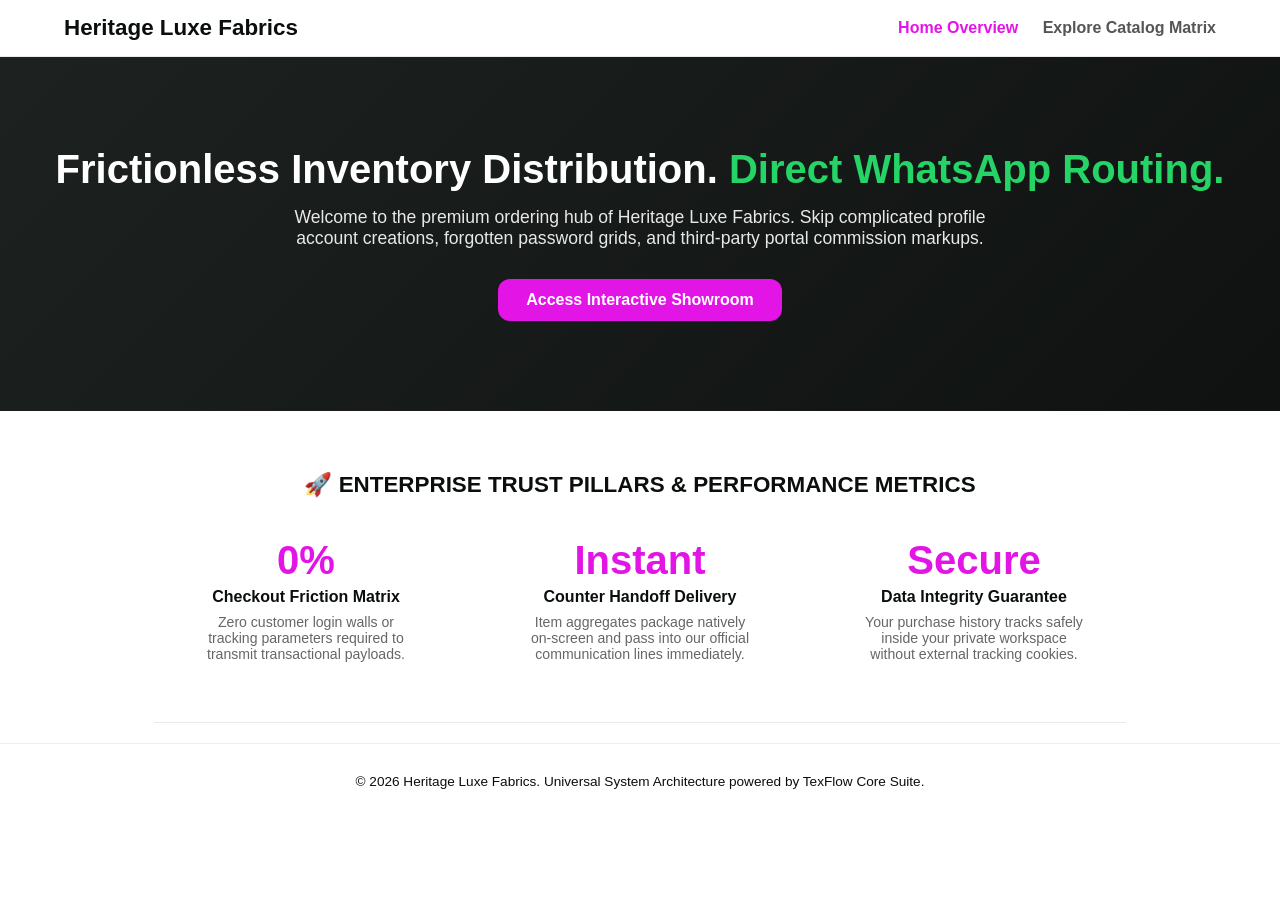
==== index.html @ 7f9a652c "Test: Initializing decoupled live repository data stream" ====
<!DOCTYPE html>
<html lang="en">
<head>
    <meta charset="UTF-8">
    <meta name="viewport" content="width=device-width, initial-scale=1.0">
    <title>Heritage Luxe Fabrics | Enterprise Digital Showroom</title>
    <link rel="stylesheet" href="style.css">
</head>
<body>
    <header>
        <div class="logo">Heritage Luxe Fabrics</div>
        <nav>
            <a href="index.html" class="active">Home Overview</a>
            <a href="catalog.html">Explore Catalog Matrix</a>
        </nav>
    </header>

    <section class="hero">
        <h1>Frictionless Inventory Distribution. <span class="whatsapp-color">Direct WhatsApp Routing.</span></h1>
        <p>Welcome to the premium ordering hub of Heritage Luxe Fabrics. Skip complicated profile account creations, forgotten password grids, and third-party portal commission markups.</p>
        <a href="catalog.html" class="cta-btn">Access Interactive Showroom</a>
    </section>

    <section class="menu-container" style="padding-top:60px;padding-bottom:20px;text-align:center;">
        <h2 class="category-title" style="border:none; text-align:center; padding:0; margin-bottom:40px;">🚀 Enterprise Trust Pillars & Performance Metrics</h2>
        <div style="display:grid; grid-template-columns:repeat(auto-fit, minmax(250px, 1fr)); gap:30px; border-bottom:1px solid #EAEAEA; padding-bottom:60px;">
            <div><h3 style="color:var(--primary-color);font-size:2.5rem;font-weight:900;margin-bottom:5px;">0%</h3><p style="font-weight:700; margin-bottom:8px;">Checkout Friction Matrix</p><p style="font-size:0.88rem;color:#666;max-width:220px;margin:0 auto;">Zero customer login walls or tracking parameters required to transmit transactional payloads.</p></div>
            <div><h3 style="color:var(--primary-color);font-size:2.5rem;font-weight:900;margin-bottom:5px;">Instant</h3><p style="font-weight:700; margin-bottom:8px;">Counter Handoff Delivery</p><p style="font-size:0.88rem;color:#666;max-width:220px;margin:0 auto;">Item aggregates package natively on-screen and pass into our official communication lines immediately.</p></div>
            <div><h3 style="color:var(--primary-color);font-size:2.5rem;font-weight:900;margin-bottom:5px;">Secure</h3><p style="font-weight:700; margin-bottom:8px;">Data Integrity Guarantee</p><p style="font-size:0.88rem;color:#666;max-width:220px;margin:0 auto;">Your purchase history tracks safely inside your private workspace without external tracking cookies.</p></div>
        </div>
    </section>

    <footer><p>&copy; 2026 Heritage Luxe Fabrics. Universal System Architecture powered by TexFlow Core Suite.</p></footer>
    <script src="script.js"></script>
</body>
</html>
---- style.css ----
:root {
  --primary-color: #E214E6;
  --accent-color: #25D366;
  --dark-color: #0A0F0D;
  --light-color: #F4F7F5;
  --white: #FFFFFF;
  --border-radius: 12px;
  --transition: all 0.4s cubic-bezier(0.16, 1, 0.3, 1);
}
* { margin: 0; padding: 0; box-sizing: border-box; }
body { font-family: sans-serif; color: var(--dark-color); background: var(--white); overflow-x: hidden; }
header {
  display: flex; justify-content: space-between; align-items: center; padding: 15px 5%; background: var(--white); border-bottom: 1px solid #EAEAEA; position: sticky; top: 0; z-index: 1000;
}
.logo { font-size: 1.4rem; font-weight: 800; color: var(--dark-color); }
header nav a { text-decoration: none; color: #555; font-weight: 600; margin-left: 20px; }
header nav a.active, header nav a:hover { color: var(--primary-color); }
.search-wrapper input { width: 250px; padding: 10px 15px; border-radius: 20px; border: 1px solid #DCDCDC; outline: none; transition: var(--transition); }
.search-wrapper input:focus { border-color: var(--primary-color); width: 300px; }
.hero { background: linear-gradient(135deg, rgba(10,15,13,0.92) 0%, rgba(5,8,7,0.96) 100%); color: var(--white); text-align: center; padding: 90px 24px; }
.hero h1 { font-size: 2.5rem; margin-bottom: 15px; }
.hero .whatsapp-color { color: var(--accent-color); }
.hero p { font-size: 1.1rem; max-width: 700px; margin: 0 auto 30px; opacity: 0.9; }
.cta-btn {
  display: inline-block; background-color: var(--primary-color); color: var(--white); padding: 12px 28px; text-decoration: none; border-radius: var(--border-radius); font-weight: 700; transition: var(--transition); border: none; cursor: pointer;
}
.cta-btn:hover { transform: translateY(-1px); opacity: 0.95; }
.tab-container { display: flex; justify-content: center; gap: 10px; padding: 20px; overflow-x: auto; }
.tab-btn { background: var(--light-color); border: none; padding: 8px 18px; border-radius: 20px; font-weight: 600; cursor: pointer; transition: var(--transition); }
.tab-btn.active, .tab-btn:hover { background: var(--primary-color); color: var(--white); }
.menu-container { max-width: 1100px; margin: 0 auto; padding: 20px 5% 60px; }
.menu-category { margin-bottom: 40px; }
.category-title { font-size: 1.4rem; margin-bottom: 20px; border-left: 4px solid var(--primary-color); padding-left: 10px; text-transform: uppercase; font-weight: 700; }
.menu-grid { display: grid; grid-template-columns: repeat(auto-fill, minmax(280px, 1fr)); gap: 20px; }
.food-card { background: var(--white); border-radius: var(--border-radius); border: 1px solid #EAEAEA; overflow: hidden; transition: var(--transition); }
.food-card:hover { transform: translateY(-2px); box-shadow: 0 8px 20px rgba(0,0,0,0.05); }
.image-wrapper { width: 100%; height: 180px; }
.food-info { padding: 15px; }
.food-info h3 { font-size: 1.1rem; margin-bottom: 5px; }
.description { font-size: 0.85rem; color: #666; margin-bottom: 15px; }
.quantity-control-wrapper { display: inline-flex; align-items: center; background: #EBF2F0; border: 1px solid #D1E0DB; border-radius: 20px; padding: 3px 6px; margin-bottom: 12px; gap: 4px; }
.step-btn { background: var(--primary-color); color: var(--white); border: none; font-size: 0.9rem; width: 22px; height: 22px; border-radius: 50%; display: flex; align-items: center; justify-content: center; cursor: pointer; }
.quantity-input { width: 35px; text-align: center; border: none; background: none; font-size: 0.85rem; font-weight: 700; outline: none; }
.unit-label { font-size: 0.75rem; color: #555; }
.price-row { display: flex; justify-content: space-between; align-items: center; border-top: 1px solid #F0F4F2; padding-top: 10px; }
.price { font-size: 1.15rem; font-weight: 800; }
.add-to-cart-btn { background: var(--primary-color); color: var(--white); border: none; padding: 8px 14px; border-radius: 6px; font-weight: 600; font-size: 0.8rem; cursor: pointer; }
.floating-cart-icon { position: fixed; bottom: 20px; right: 20px; background: var(--primary-color); color: var(--white); border: none; width: 52px; height: 52px; border-radius: 50%; font-size: 1.2rem; cursor: pointer; display: flex; justify-content: center; align-items: center; z-index: 1500; }
#cart-count { position: absolute; top: -2px; right: -2px; background: var(--accent-color); font-size: 0.7rem; font-weight: 700; padding: 2px 6px; border-radius: 10px; }
.cart-drawer { position: fixed; top: 0; right: -360px; width: 340px; height: 100vh; background: var(--white); box-shadow: -4px 0 20px rgba(0,0,0,0.08); z-index: 2000; display: flex; flex-direction: column; transition: right 0.4s ease; }
.cart-drawer.open { right: 0; }
.cart-header { padding: 15px; border-bottom: 1px solid #EEE; display: flex; justify-content: space-between; align-items: center; }
.close-cart-btn { font-size: 1.4rem; cursor: pointer; color: #999; }
.cart-items-list { flex: 1; overflow-y: auto; padding: 15px; }
.empty-cart-msg { text-align: center; color: #999; margin-top: 40px; font-size: 0.85rem; }
.cart-item-row { display: flex; justify-content: space-between; align-items: center; padding: 10px 0; border-bottom: 1px solid #F5F5F5; font-size: 0.88rem; }
.remove-btn { background: none; border: none; color: #CC0000; font-weight: 700; cursor: pointer; }
.cart-footer { padding: 15px; background: var(--light-color); border-top: 1px solid #EAEAEA; }
.total-row { display: flex; justify-content: space-between; font-weight: 700; margin-bottom: 12px; }
.checkout-btn { width: 100%; background: var(--accent-color); color: var(--white); border: none; padding: 10px; border-radius: 8px; font-weight: 700; cursor: pointer; }
.checkout-btn:disabled { background: #CCC; cursor: not-allowed; }
.search-fallback-card { background: var(--light-color); border: 1px dashed #CCC; border-radius: 8px; padding: 40px 20px; text-align: center; max-width: 450px; margin: 20px auto; }
footer { text-align: center; padding: 30px; border-top: 1px solid #EEE; font-size: 0.85rem; background: #FFF; }
.scroll-reveal { opacity: 0; transform: translateY(25px); transition: opacity 0.6s ease, transform 0.6s ease; }
.scroll-reveal.visible { opacity: 1; transform: translateY(0); }
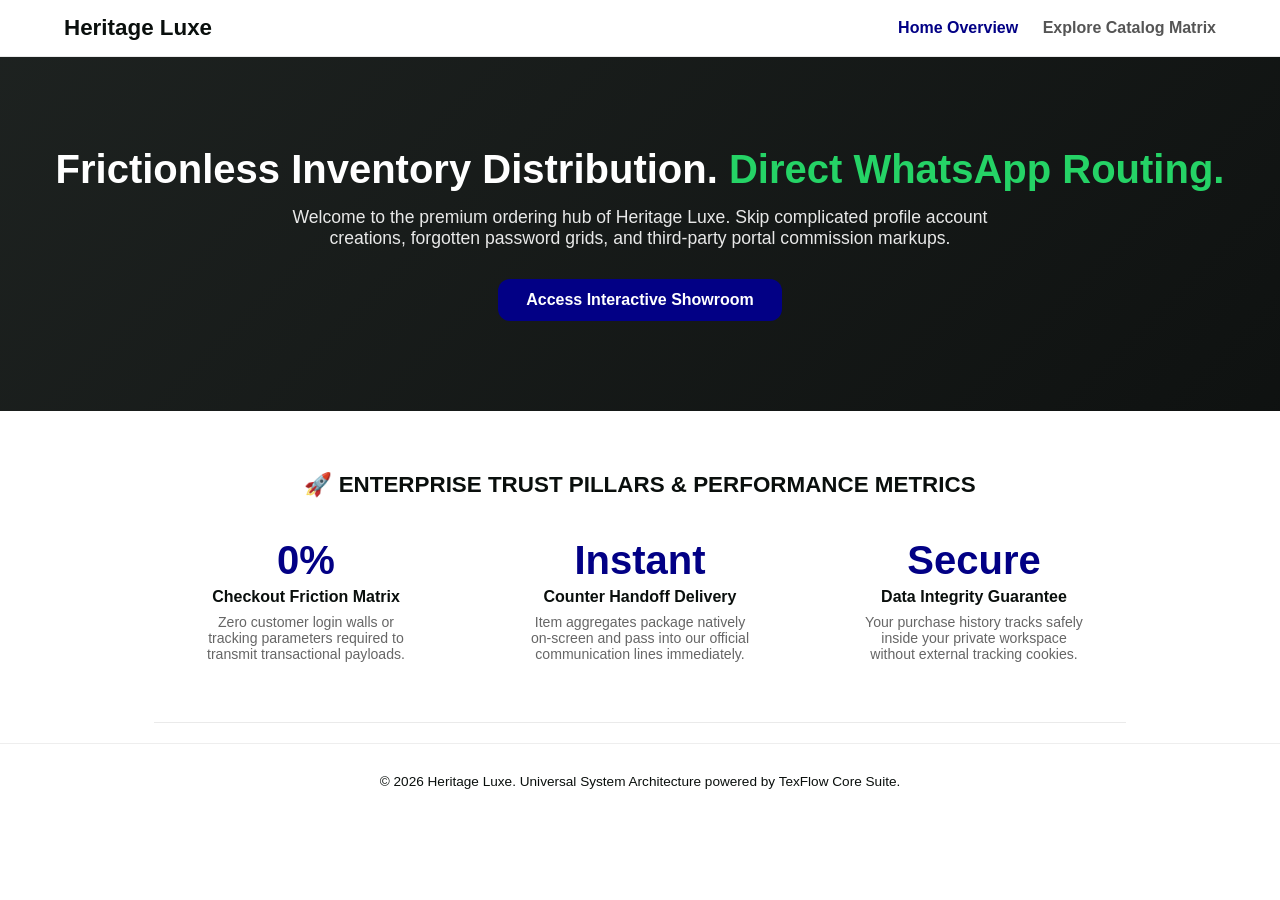
==== commit a9cf1494: "Test: Deploy Heritage Luxe Fabrics 6-product decoupled manifest showcase" ====
--- a/index.html
+++ b/index.html
@@ -3,12 +3,12 @@
 <head>
     <meta charset="UTF-8">
     <meta name="viewport" content="width=device-width, initial-scale=1.0">
-    <title>Heritage Luxe Fabrics | Enterprise Digital Showroom</title>
+    <title>Heritage Luxe | Enterprise Digital Showroom</title>
     <link rel="stylesheet" href="style.css">
 </head>
 <body>
     <header>
-        <div class="logo">Heritage Luxe Fabrics</div>
+        <div class="logo">Heritage Luxe</div>
         <nav>
             <a href="index.html" class="active">Home Overview</a>
             <a href="catalog.html">Explore Catalog Matrix</a>
@@ -17,7 +17,7 @@
 
     <section class="hero">
         <h1>Frictionless Inventory Distribution. <span class="whatsapp-color">Direct WhatsApp Routing.</span></h1>
-        <p>Welcome to the premium ordering hub of Heritage Luxe Fabrics. Skip complicated profile account creations, forgotten password grids, and third-party portal commission markups.</p>
+        <p>Welcome to the premium ordering hub of Heritage Luxe. Skip complicated profile account creations, forgotten password grids, and third-party portal commission markups.</p>
         <a href="catalog.html" class="cta-btn">Access Interactive Showroom</a>
     </section>
 
@@ -30,7 +30,7 @@
         </div>
     </section>
 
-    <footer><p>&copy; 2026 Heritage Luxe Fabrics. Universal System Architecture powered by TexFlow Core Suite.</p></footer>
+    <footer><p>&copy; 2026 Heritage Luxe. Universal System Architecture powered by TexFlow Core Suite.</p></footer>
     <script src="script.js"></script>
 </body>
 </html>
--- a/style.css
+++ b/style.css
@@ -1,5 +1,5 @@
 :root {
-  --primary-color: #E214E6;
+  --primary-color: #020085;
   --accent-color: #25D366;
   --dark-color: #0A0F0D;
   --light-color: #F4F7F5;
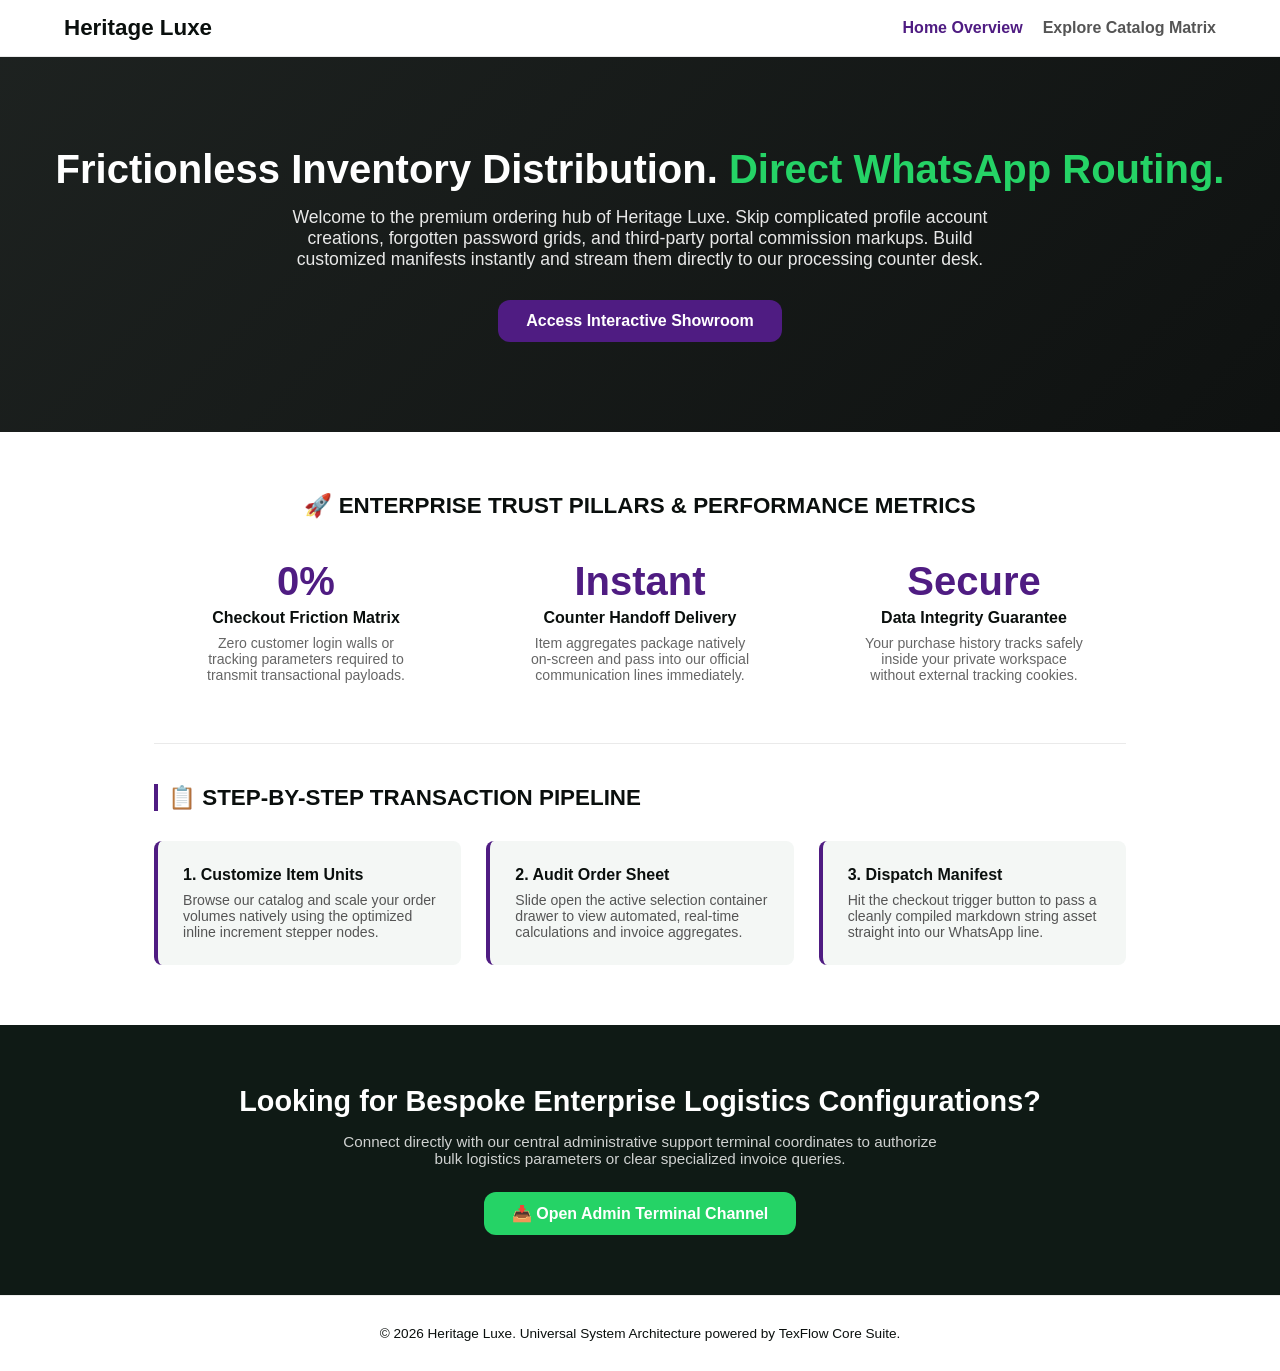
==== commit ad95562b: "Add new files" ====
--- a/index.html
+++ b/index.html
@@ -4,30 +4,72 @@
     <meta charset="UTF-8">
     <meta name="viewport" content="width=device-width, initial-scale=1.0">
     <title>Heritage Luxe | Enterprise Digital Showroom</title>
+    
+    <!-- 🟢 CONFIGURABLE FAVICON ASSET SLOTS -->
+    <link rel="icon" type="image/x-icon" href="images/favicon.ico">
+    <link rel="shortcut icon" type="image/png" href="images/favicon.png">
+    
     <link rel="stylesheet" href="style.css">
+    <style>
+        .custom-theme-btn { background-color: #4F1C82 !important; }
+        .custom-text-color { color: #4F1C82 !important; }
+    </style>
 </head>
 <body>
     <header>
         <div class="logo">Heritage Luxe</div>
-        <nav>
-            <a href="index.html" class="active">Home Overview</a>
-            <a href="catalog.html">Explore Catalog Matrix</a>
-        </nav>
+        <nav><a href="index.html" class="active">Home Overview</a><a href="catalog.html">Explore Catalog Matrix</a></nav>
     </header>
-
+    
     <section class="hero">
-        <h1>Frictionless Inventory Distribution. <span class="whatsapp-color">Direct WhatsApp Routing.</span></h1>
-        <p>Welcome to the premium ordering hub of Heritage Luxe. Skip complicated profile account creations, forgotten password grids, and third-party portal commission markups.</p>
-        <a href="catalog.html" class="cta-btn">Access Interactive Showroom</a>
+        <h1>Frictionless Inventory Distribution. <span class="whatsapp-color" style="color:#25D366 !important;">Direct WhatsApp Routing.</span></h1>
+        <p>Welcome to the premium ordering hub of Heritage Luxe. Skip complicated profile account creations, forgotten password grids, and third-party portal commission markups. Build customized manifests instantly and stream them directly to our processing counter desk.</p>
+        <a href="catalog.html" class="cta-btn custom-theme-btn">Access Interactive Showroom</a>
     </section>
 
-    <section class="menu-container" style="padding-top:60px;padding-bottom:20px;text-align:center;">
+    <section class="menu-container" style="padding-top:60px; padding-bottom:20px; text-align:center;">
         <h2 class="category-title" style="border:none; text-align:center; padding:0; margin-bottom:40px;">🚀 Enterprise Trust Pillars & Performance Metrics</h2>
         <div style="display:grid; grid-template-columns:repeat(auto-fit, minmax(250px, 1fr)); gap:30px; border-bottom:1px solid #EAEAEA; padding-bottom:60px;">
-            <div><h3 style="color:var(--primary-color);font-size:2.5rem;font-weight:900;margin-bottom:5px;">0%</h3><p style="font-weight:700; margin-bottom:8px;">Checkout Friction Matrix</p><p style="font-size:0.88rem;color:#666;max-width:220px;margin:0 auto;">Zero customer login walls or tracking parameters required to transmit transactional payloads.</p></div>
-            <div><h3 style="color:var(--primary-color);font-size:2.5rem;font-weight:900;margin-bottom:5px;">Instant</h3><p style="font-weight:700; margin-bottom:8px;">Counter Handoff Delivery</p><p style="font-size:0.88rem;color:#666;max-width:220px;margin:0 auto;">Item aggregates package natively on-screen and pass into our official communication lines immediately.</p></div>
-            <div><h3 style="color:var(--primary-color);font-size:2.5rem;font-weight:900;margin-bottom:5px;">Secure</h3><p style="font-weight:700; margin-bottom:8px;">Data Integrity Guarantee</p><p style="font-size:0.88rem;color:#666;max-width:220px;margin:0 auto;">Your purchase history tracks safely inside your private workspace without external tracking cookies.</p></div>
+            <div>
+                <h3 class="custom-text-color" style="font-size:2.5rem; font-weight:900; margin-bottom:5px;">0%</h3>
+                <p style="font-weight:700; margin-bottom:8px;">Checkout Friction Matrix</p>
+                <p style="font-size:0.88rem; color:#666; max-width:220px; margin:0 auto;">Zero customer login walls or tracking parameters required to transmit transactional payloads.</p>
+            </div>
+            <div>
+                <h3 class="custom-text-color" style="font-size:2.5rem; font-weight:900; margin-bottom:5px;">Instant</h3>
+                <p style="font-weight:700; margin-bottom:8px;">Counter Handoff Delivery</p>
+                <p style="font-size:0.88rem; color:#666; max-width:220px; margin:0 auto;">Item aggregates package natively on-screen and pass into our official communication lines immediately.</p>
+            </div>
+            <div>
+                <h3 class="custom-text-color" style="font-size:2.5rem; font-weight:900; margin-bottom:5px;">Secure</h3>
+                <p style="font-weight:700; margin-bottom:8px;">Data Integrity Guarantee</p>
+                <p style="font-size:0.88rem; color:#666; max-width:220px; margin:0 auto;">Your purchase history tracks safely inside your private workspace without external tracking cookies.</p>
+            </div>
         </div>
+    </section>
+
+    <section class="menu-container" style="padding-top:20px; padding-bottom:60px;">
+        <h2 class="category-title" style="margin-bottom:30px; border-left:4px solid #4F1C82;">📋 Step-By-Step Transaction Pipeline</h2>
+        <div style="display:grid; grid-template-columns:repeat(auto-fit, minmax(280px, 1fr)); gap:25px;">
+            <div style="background:#F4F7F5; padding:25px; border-radius:8px; border-left:4px solid #4F1C82;">
+                <h4 style="margin-bottom:8px; font-weight:700;">1. Customize Item Units</h4>
+                <p style="font-size:0.88rem; color:#555;">Browse our catalog and scale your order volumes natively using the optimized inline increment stepper nodes.</p>
+            </div>
+            <div style="background:#F4F7F5; padding:25px; border-radius:8px; border-left:4px solid #4F1C82;">
+                <h4 style="margin-bottom:8px; font-weight:700;">2. Audit Order Sheet</h4>
+                <p style="font-size:0.88rem; color:#555;">Slide open the active selection container drawer to view automated, real-time calculations and invoice aggregates.</p>
+            </div>
+            <div style="background:#F4F7F5; padding:25px; border-radius:8px; border-left:4px solid #4F1C82;">
+                <h4 style="margin-bottom:8px; font-weight:700;">3. Dispatch Manifest</h4>
+                <p style="font-size:0.88rem; color:#555;">Hit the checkout trigger button to pass a cleanly compiled markdown string asset straight into our WhatsApp line.</p>
+            </div>
+        </div>
+    </section>
+
+    <section style="background:#0F1A15; color:#FFF; padding:60px 5%; text-align:center;">
+        <h2 style="font-size:1.8rem; margin-bottom:15px; font-weight:800;">Looking for Bespoke Enterprise Logistics Configurations?</h2>
+        <p style="max-width:600px; margin:0 auto 25px; font-size:0.95rem; opacity:0.80;">Connect directly with our central administrative support terminal coordinates to authorize bulk logistics parameters or clear specialized invoice queries.</p>
+        <a href="https://wa.me" class="cta-btn" style="background:#25D366;" target="_blank">📥 Open Admin Terminal Channel</a>
     </section>
 
     <footer><p>&copy; 2026 Heritage Luxe. Universal System Architecture powered by TexFlow Core Suite.</p></footer>
--- a/style.css
+++ b/style.css
@@ -1,65 +1,61 @@
 :root {
-  --primary-color: #020085;
-  --accent-color: #25D366;
-  --dark-color: #0A0F0D;
-  --light-color: #F4F7F5;
-  --white: #FFFFFF;
-  --border-radius: 12px;
-  --transition: all 0.4s cubic-bezier(0.16, 1, 0.3, 1);
+    --primary-color: #4F1C82;
+    --accent-color: #25D366;
+    --dark-color: #0A0F0D;
+    --light-color: #F4F7F5;
+    --white: #FFFFFF;
+    --border-radius: 12px;
+    --transition: all 0.4s cubic-bezier(0.16, 1, 0.3, 1);
 }
-* { margin: 0; padding: 0; box-sizing: border-box; }
-body { font-family: sans-serif; color: var(--dark-color); background: var(--white); overflow-x: hidden; }
-header {
-  display: flex; justify-content: space-between; align-items: center; padding: 15px 5%; background: var(--white); border-bottom: 1px solid #EAEAEA; position: sticky; top: 0; z-index: 1000;
-}
-.logo { font-size: 1.4rem; font-weight: 800; color: var(--dark-color); }
-header nav a { text-decoration: none; color: #555; font-weight: 600; margin-left: 20px; }
-header nav a.active, header nav a:hover { color: var(--primary-color); }
-.search-wrapper input { width: 250px; padding: 10px 15px; border-radius: 20px; border: 1px solid #DCDCDC; outline: none; transition: var(--transition); }
-.search-wrapper input:focus { border-color: var(--primary-color); width: 300px; }
-.hero { background: linear-gradient(135deg, rgba(10,15,13,0.92) 0%, rgba(5,8,7,0.96) 100%); color: var(--white); text-align: center; padding: 90px 24px; }
-.hero h1 { font-size: 2.5rem; margin-bottom: 15px; }
-.hero .whatsapp-color { color: var(--accent-color); }
-.hero p { font-size: 1.1rem; max-width: 700px; margin: 0 auto 30px; opacity: 0.9; }
-.cta-btn {
-  display: inline-block; background-color: var(--primary-color); color: var(--white); padding: 12px 28px; text-decoration: none; border-radius: var(--border-radius); font-weight: 700; transition: var(--transition); border: none; cursor: pointer;
-}
-.cta-btn:hover { transform: translateY(-1px); opacity: 0.95; }
-.tab-container { display: flex; justify-content: center; gap: 10px; padding: 20px; overflow-x: auto; }
-.tab-btn { background: var(--light-color); border: none; padding: 8px 18px; border-radius: 20px; font-weight: 600; cursor: pointer; transition: var(--transition); }
-.tab-btn.active, .tab-btn:hover { background: var(--primary-color); color: var(--white); }
-.menu-container { max-width: 1100px; margin: 0 auto; padding: 20px 5% 60px; }
-.menu-category { margin-bottom: 40px; }
-.category-title { font-size: 1.4rem; margin-bottom: 20px; border-left: 4px solid var(--primary-color); padding-left: 10px; text-transform: uppercase; font-weight: 700; }
-.menu-grid { display: grid; grid-template-columns: repeat(auto-fill, minmax(280px, 1fr)); gap: 20px; }
-.food-card { background: var(--white); border-radius: var(--border-radius); border: 1px solid #EAEAEA; overflow: hidden; transition: var(--transition); }
-.food-card:hover { transform: translateY(-2px); box-shadow: 0 8px 20px rgba(0,0,0,0.05); }
-.image-wrapper { width: 100%; height: 180px; }
-.food-info { padding: 15px; }
-.food-info h3 { font-size: 1.1rem; margin-bottom: 5px; }
-.description { font-size: 0.85rem; color: #666; margin-bottom: 15px; }
-.quantity-control-wrapper { display: inline-flex; align-items: center; background: #EBF2F0; border: 1px solid #D1E0DB; border-radius: 20px; padding: 3px 6px; margin-bottom: 12px; gap: 4px; }
-.step-btn { background: var(--primary-color); color: var(--white); border: none; font-size: 0.9rem; width: 22px; height: 22px; border-radius: 50%; display: flex; align-items: center; justify-content: center; cursor: pointer; }
-.quantity-input { width: 35px; text-align: center; border: none; background: none; font-size: 0.85rem; font-weight: 700; outline: none; }
-.unit-label { font-size: 0.75rem; color: #555; }
-.price-row { display: flex; justify-content: space-between; align-items: center; border-top: 1px solid #F0F4F2; padding-top: 10px; }
-.price { font-size: 1.15rem; font-weight: 800; }
-.add-to-cart-btn { background: var(--primary-color); color: var(--white); border: none; padding: 8px 14px; border-radius: 6px; font-weight: 600; font-size: 0.8rem; cursor: pointer; }
-.floating-cart-icon { position: fixed; bottom: 20px; right: 20px; background: var(--primary-color); color: var(--white); border: none; width: 52px; height: 52px; border-radius: 50%; font-size: 1.2rem; cursor: pointer; display: flex; justify-content: center; align-items: center; z-index: 1500; }
-#cart-count { position: absolute; top: -2px; right: -2px; background: var(--accent-color); font-size: 0.7rem; font-weight: 700; padding: 2px 6px; border-radius: 10px; }
-.cart-drawer { position: fixed; top: 0; right: -360px; width: 340px; height: 100vh; background: var(--white); box-shadow: -4px 0 20px rgba(0,0,0,0.08); z-index: 2000; display: flex; flex-direction: column; transition: right 0.4s ease; }
-.cart-drawer.open { right: 0; }
-.cart-header { padding: 15px; border-bottom: 1px solid #EEE; display: flex; justify-content: space-between; align-items: center; }
-.close-cart-btn { font-size: 1.4rem; cursor: pointer; color: #999; }
-.cart-items-list { flex: 1; overflow-y: auto; padding: 15px; }
-.empty-cart-msg { text-align: center; color: #999; margin-top: 40px; font-size: 0.85rem; }
-.cart-item-row { display: flex; justify-content: space-between; align-items: center; padding: 10px 0; border-bottom: 1px solid #F5F5F5; font-size: 0.88rem; }
-.remove-btn { background: none; border: none; color: #CC0000; font-weight: 700; cursor: pointer; }
-.cart-footer { padding: 15px; background: var(--light-color); border-top: 1px solid #EAEAEA; }
-.total-row { display: flex; justify-content: space-between; font-weight: 700; margin-bottom: 12px; }
-.checkout-btn { width: 100%; background: var(--accent-color); color: var(--white); border: none; padding: 10px; border-radius: 8px; font-weight: 700; cursor: pointer; }
-.checkout-btn:disabled { background: #CCC; cursor: not-allowed; }
-.search-fallback-card { background: var(--light-color); border: 1px dashed #CCC; border-radius: 8px; padding: 40px 20px; text-align: center; max-width: 450px; margin: 20px auto; }
-footer { text-align: center; padding: 30px; border-top: 1px solid #EEE; font-size: 0.85rem; background: #FFF; }
-.scroll-reveal { opacity: 0; transform: translateY(25px); transition: opacity 0.6s ease, transform 0.6s ease; }
-.scroll-reveal.visible { opacity: 1; transform: translateY(0); }
+* { margin:0; padding:0; box-sizing:border-box; }
+body { font-family:sans-serif; color:var(--dark-color); background-color:var(--white); overflow-x:hidden; }
+header { display:flex; justify-content:space-between; align-items:center; padding:15px 5%; background:var(--white); border-bottom:1px solid #EAEAEA; position:sticky; top:0; z-index:1000; }
+.logo { font-size:1.4rem; font-weight:800; color:var(--dark-color); }
+header nav a { text-decoration:none; color:#555; font-weight:600; margin-left:20px; }
+header nav a.active, header nav a:hover { color:var(--primary-color); }
+.search-wrapper input { width:250px; padding:10px 15px; border-radius:20px; border:1px solid #DCDCDC; outline:none; transition:var(--transition); }
+.search-wrapper input:focus { border-color:var(--primary-color); width:300px; }
+.hero { background:linear-gradient(135deg, rgba(10,15,13,0.92) 0%, rgba(5,8,7,0.96) 100%); color:var(--white); text-align:center; padding:90px 24px; }
+.hero h1 { font-size:2.5rem; margin-bottom:15px; }
+.hero .whatsapp-color { color:var(--accent-color); }
+.hero p { font-size:1.1rem; max-width:700px; margin:0 auto 30px; opacity:0.9; }
+.cta-btn { display:inline-block; background-color:var(--primary-color); color:var(--white); padding:12px 28px; text-decoration:none; border-radius:var(--border-radius); font-weight:700; transition:var(--transition); border:none; cursor:pointer; }
+.cta-btn:hover { transform:translateY(-1px); opacity:0.95; }
+.tab-container { display:flex; justify-content:center; gap:10px; padding:20px; overflow-x:auto; }
+.tab-btn { background:var(--light-color); border:none; padding:8px 18px; border-radius:20px; font-weight:600; cursor:pointer; transition:var(--transition); }
+.tab-btn.active, .tab-btn:hover { background:var(--primary-color); color:var(--white); }
+.menu-container { max-width:1100px; margin:0 auto; padding:20px 5% 60px; }
+.menu-category { margin-bottom:40px; }
+.category-title { font-size:1.4rem; margin-bottom:20px; border-left:4px solid var(--primary-color); padding-left:10px; text-transform:uppercase; font-weight:700; }
+.menu-grid { display:grid; grid-template-columns:repeat(auto-fill, minmax(280px, 1fr)); gap:20px; }
+.food-card { background:var(--white); border-radius:var(--border-radius); border:1px solid #EAEAEA; overflow:hidden; transition:var(--transition); }
+.food-card:hover { transform:translateY(-2px); box-shadow:0 8px 20px rgba(0,0,0,0.05); }
+.image-wrapper { width:100%; height:180px; }
+.food-info { padding:15px; }
+.food-info h3 { font-size:1.1rem; margin-bottom:5px; }
+.description { font-size:0.85rem; color:#666; margin-bottom:15px; }
+.quantity-control-wrapper { display:inline-flex; align-items:center; background:#EBF2F0; border:1px solid #D1E0DB; border-radius:20px; padding:3px 6px; margin-bottom:12px; gap:4px; }
+.step-btn { background:var(--primary-color); color:var(--white); border:none; font-size:0.9rem; width:22px; height:22px; border-radius:50%; display:flex; align-items:center; justify-content:center; cursor:pointer; }
+.quantity-input { width:35px; text-align:center; border:none; background:none; font-size:0.85rem; font-weight:700; outline:none; }
+.unit-label { font-size:0.75rem; color:#555; }
+.price-row { display:flex; justify-content:space-between; align-items:center; border-top:1px solid #F0F4F2; padding-top:10px; }
+.price { font-size:1.15rem; font-weight:800; }
+.add-to-cart-btn { background:var(--primary-color); color:var(--white); border:none; padding:8px 14px; border-radius:6px; font-weight:600; font-size:0.8rem; cursor:pointer; }
+.floating-cart-icon { position:fixed; bottom:20px; right:20px; background:var(--primary-color); color:var(--white); border:none; width:52px; height:52px; border-radius:50%; font-size:1.2rem; cursor:pointer; display:flex; justify-content:center; align-items:center; z-index:1500; }
+#cart-count { position:absolute; top:-2px; right:-2px; background:var(--accent-color); font-size:0.7rem; font-weight:700; padding:2px 6px; border-radius:10px; }
+.cart-drawer { position:fixed; top:0; right:-360px; width:340px; height:100vh; background:var(--white); box-shadow:-4px 0 20px rgba(0,0,0,0.08); z-index:2000; display:flex; flex-direction:column; transition:right 0.4s ease; }
+.cart-drawer.open { right:0; }
+.cart-header { padding:15px; border-bottom:1px solid #EEE; display:flex; justify-content:space-between; align-items:center; }
+.close-cart-btn { font-size:1.4rem; cursor:pointer; color:#999; }
+.cart-items-list { flex:1; overflow-y:auto; padding:15px; }
+.empty-cart-msg { text-align:center; color:#999; margin-top:40px; font-size:0.85rem; }
+.cart-item-row { display:flex; justify-content:space-between; align-items:center; padding:10px 0; border-bottom:1px solid #F5F5F5; font-size:0.88rem; }
+.remove-btn { background:none; border:none; color:#CC0000; font-weight:700; cursor:pointer; }
+.cart-footer { padding:15px; background:var(--light-color); border-top:1px solid #EAEAEA; }
+.total-row { display:flex; justify-content:space-between; font-weight:700; margin-bottom:12px; }
+.checkout-btn { width:100%; background:var(--accent-color); color:var(--white); border:none; padding:10px; border-radius:8px; font-weight:700; cursor:pointer; }
+.checkout-btn:disabled { background:#CCC; cursor:not-allowed; }
+.search-fallback-card { background:var(--light-color); border:1px dashed #CCC; border-radius:8px; padding:40px 20px; text-align:center; max-width:450px; margin:20px auto; }
+footer { text-align:center; padding:30px; border-top:1px solid #EEE; font-size:0.85rem; background:#FFF; }
+.scroll-reveal { opacity:0; transform:translateY(25px); transition:opacity 0.6s ease, transform 0.6s ease; }
+.scroll-reveal.visible { opacity:1; transform:translateY(0); }
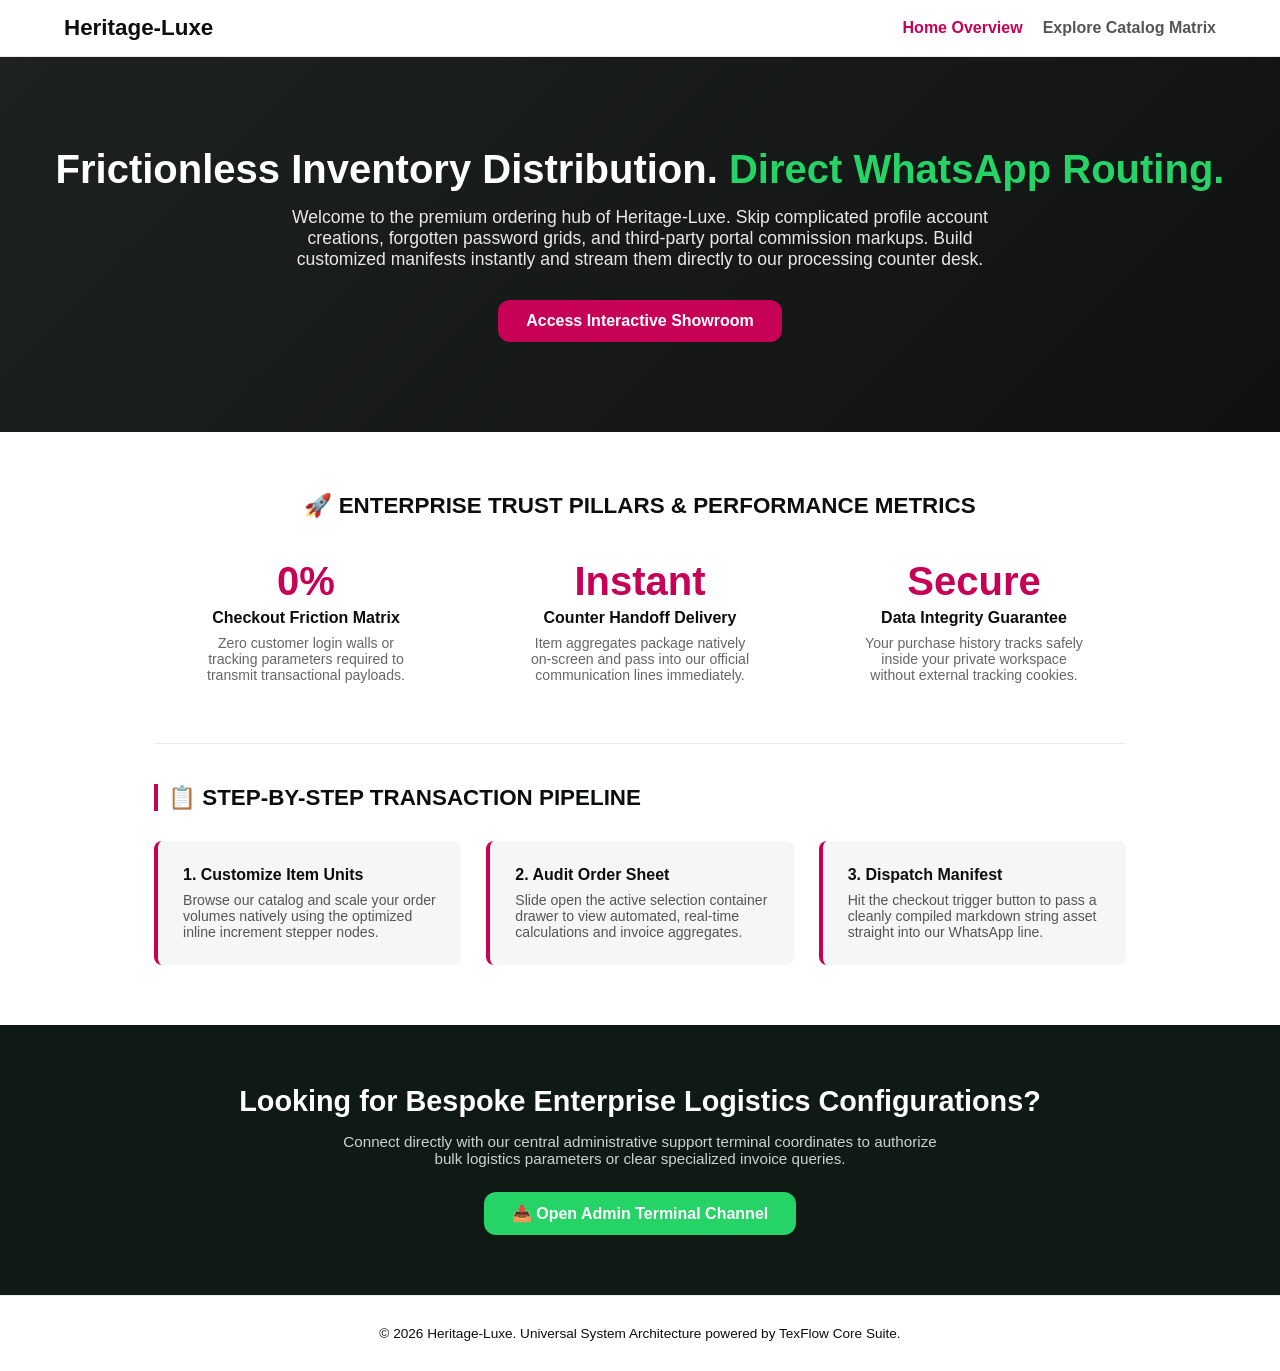
==== commit 998cc701: "Add new files" ====
--- a/index.html
+++ b/index.html
@@ -3,7 +3,7 @@
 <head>
     <meta charset="UTF-8">
     <meta name="viewport" content="width=device-width, initial-scale=1.0">
-    <title>Heritage Luxe | Enterprise Digital Showroom</title>
+    <title>Heritage-Luxe | Enterprise Digital Showroom</title>
     
     <!-- 🟢 CONFIGURABLE FAVICON ASSET SLOTS -->
     <link rel="icon" type="image/x-icon" href="images/favicon.ico">
@@ -11,19 +11,19 @@
     
     <link rel="stylesheet" href="style.css">
     <style>
-        .custom-theme-btn { background-color: #4F1C82 !important; }
-        .custom-text-color { color: #4F1C82 !important; }
+        .custom-theme-btn { background-color: #C60156 !important; }
+        .custom-text-color { color: #C60156 !important; }
     </style>
 </head>
 <body>
     <header>
-        <div class="logo">Heritage Luxe</div>
+        <div class="logo">Heritage-Luxe</div>
         <nav><a href="index.html" class="active">Home Overview</a><a href="catalog.html">Explore Catalog Matrix</a></nav>
     </header>
     
     <section class="hero">
         <h1>Frictionless Inventory Distribution. <span class="whatsapp-color" style="color:#25D366 !important;">Direct WhatsApp Routing.</span></h1>
-        <p>Welcome to the premium ordering hub of Heritage Luxe. Skip complicated profile account creations, forgotten password grids, and third-party portal commission markups. Build customized manifests instantly and stream them directly to our processing counter desk.</p>
+        <p>Welcome to the premium ordering hub of Heritage-Luxe. Skip complicated profile account creations, forgotten password grids, and third-party portal commission markups. Build customized manifests instantly and stream them directly to our processing counter desk.</p>
         <a href="catalog.html" class="cta-btn custom-theme-btn">Access Interactive Showroom</a>
     </section>
 
@@ -49,17 +49,17 @@
     </section>
 
     <section class="menu-container" style="padding-top:20px; padding-bottom:60px;">
-        <h2 class="category-title" style="margin-bottom:30px; border-left:4px solid #4F1C82;">📋 Step-By-Step Transaction Pipeline</h2>
+        <h2 class="category-title" style="margin-bottom:30px; border-left:4px solid #C60156;">📋 Step-By-Step Transaction Pipeline</h2>
         <div style="display:grid; grid-template-columns:repeat(auto-fit, minmax(280px, 1fr)); gap:25px;">
-            <div style="background:#F4F7F5; padding:25px; border-radius:8px; border-left:4px solid #4F1C82;">
+            <div style="background:#F4F7F5; padding:25px; border-radius:8px; border-left:4px solid #C60156;">
                 <h4 style="margin-bottom:8px; font-weight:700;">1. Customize Item Units</h4>
                 <p style="font-size:0.88rem; color:#555;">Browse our catalog and scale your order volumes natively using the optimized inline increment stepper nodes.</p>
             </div>
-            <div style="background:#F4F7F5; padding:25px; border-radius:8px; border-left:4px solid #4F1C82;">
+            <div style="background:#F4F7F5; padding:25px; border-radius:8px; border-left:4px solid #C60156;">
                 <h4 style="margin-bottom:8px; font-weight:700;">2. Audit Order Sheet</h4>
                 <p style="font-size:0.88rem; color:#555;">Slide open the active selection container drawer to view automated, real-time calculations and invoice aggregates.</p>
             </div>
-            <div style="background:#F4F7F5; padding:25px; border-radius:8px; border-left:4px solid #4F1C82;">
+            <div style="background:#F4F7F5; padding:25px; border-radius:8px; border-left:4px solid #C60156;">
                 <h4 style="margin-bottom:8px; font-weight:700;">3. Dispatch Manifest</h4>
                 <p style="font-size:0.88rem; color:#555;">Hit the checkout trigger button to pass a cleanly compiled markdown string asset straight into our WhatsApp line.</p>
             </div>
@@ -72,7 +72,7 @@
         <a href="https://wa.me" class="cta-btn" style="background:#25D366;" target="_blank">📥 Open Admin Terminal Channel</a>
     </section>
 
-    <footer><p>&copy; 2026 Heritage Luxe. Universal System Architecture powered by TexFlow Core Suite.</p></footer>
+    <footer><p>&copy; 2026 Heritage-Luxe. Universal System Architecture powered by TexFlow Core Suite.</p></footer>
     <script src="script.js"></script>
 </body>
 </html>
--- a/style.css
+++ b/style.css
@@ -1,5 +1,5 @@
 :root {
-    --primary-color: #4F1C82;
+    --primary-color: #C60156;
     --accent-color: #25D366;
     --dark-color: #0A0F0D;
     --light-color: #F4F7F5;
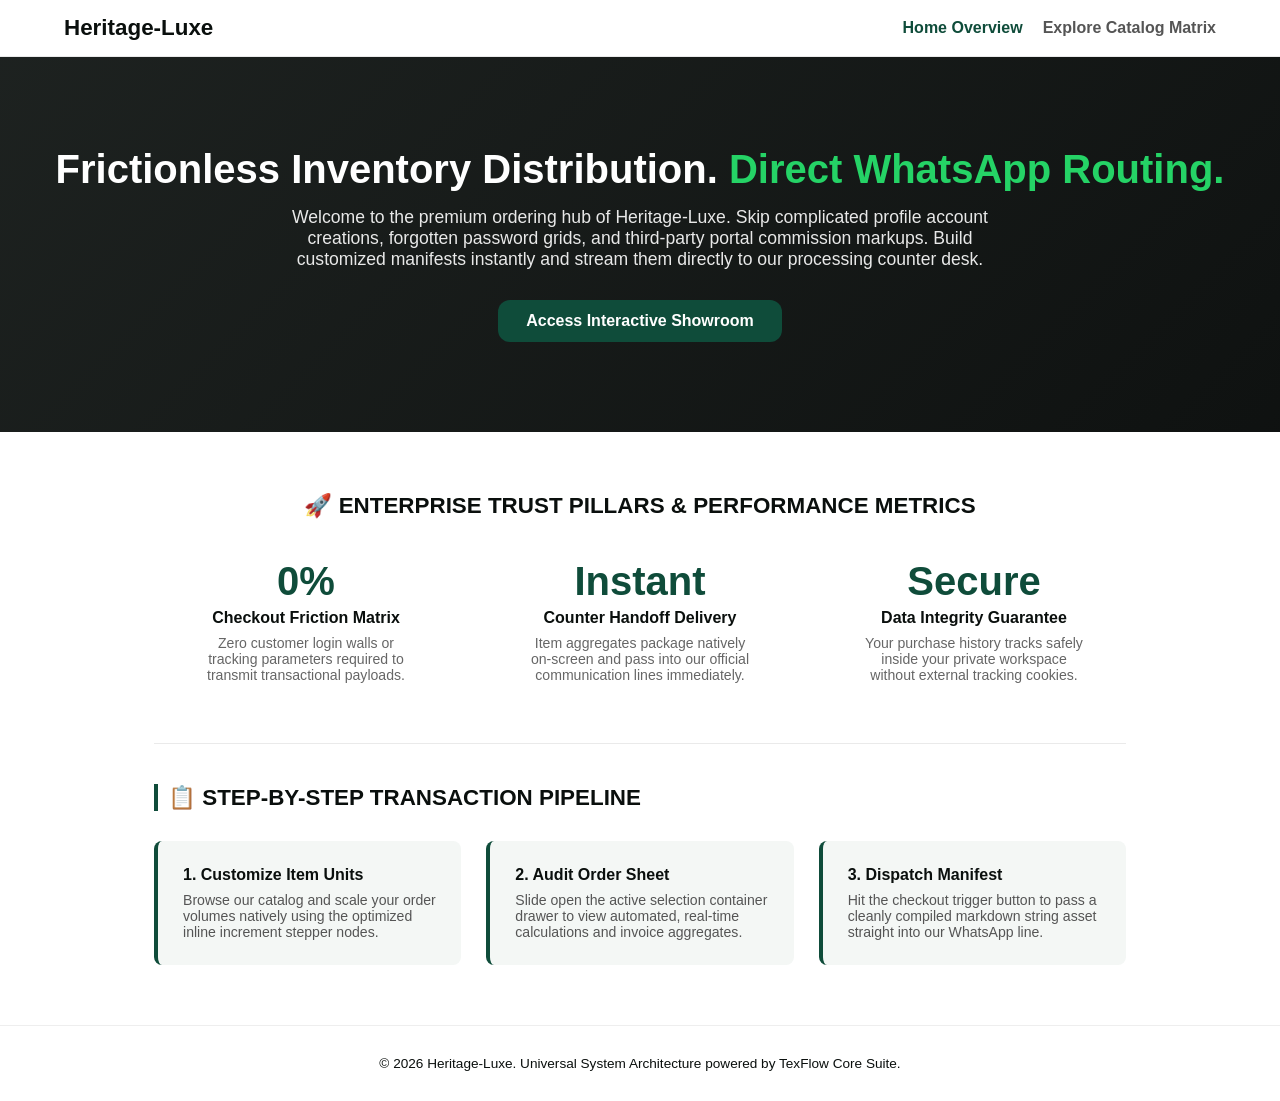
==== commit a49222ca: "Initial Deploy: Fresh launch of dynamic database-driven storefront showroom suite" ====
--- a/index.html
+++ b/index.html
@@ -9,16 +9,16 @@
     <link rel="icon" type="image/x-icon" href="images/favicon.ico">
     <link rel="shortcut icon" type="image/png" href="images/favicon.png">
     
-    <link rel="stylesheet" href="style.css">
+    <link rel="stylesheet" href="heritage-luxe-style.css">
     <style>
-        .custom-theme-btn { background-color: #C60156 !important; }
-        .custom-text-color { color: #C60156 !important; }
+        .custom-theme-btn { background-color: #0F4C3A !important; }
+        .custom-text-color { color: #0F4C3A !important; }
     </style>
 </head>
 <body>
     <header>
         <div class="logo">Heritage-Luxe</div>
-        <nav><a href="index.html" class="active">Home Overview</a><a href="catalog.html">Explore Catalog Matrix</a></nav>
+        <nav><a href="heritage-luxe-index.html" class="active">Home Overview</a><a href="heritage-luxe-catalog.html">Explore Catalog Matrix</a></nav>
     </header>
     
     <section class="hero">
@@ -49,30 +49,24 @@
     </section>
 
     <section class="menu-container" style="padding-top:20px; padding-bottom:60px;">
-        <h2 class="category-title" style="margin-bottom:30px; border-left:4px solid #C60156;">📋 Step-By-Step Transaction Pipeline</h2>
+        <h2 class="category-title" style="margin-bottom:30px; border-left:4px solid #0F4C3A;">📋 Step-By-Step Transaction Pipeline</h2>
         <div style="display:grid; grid-template-columns:repeat(auto-fit, minmax(280px, 1fr)); gap:25px;">
-            <div style="background:#F4F7F5; padding:25px; border-radius:8px; border-left:4px solid #C60156;">
+            <div style="background:#F4F7F5; padding:25px; border-radius:8px; border-left:4px solid #0F4C3A;">
                 <h4 style="margin-bottom:8px; font-weight:700;">1. Customize Item Units</h4>
                 <p style="font-size:0.88rem; color:#555;">Browse our catalog and scale your order volumes natively using the optimized inline increment stepper nodes.</p>
             </div>
-            <div style="background:#F4F7F5; padding:25px; border-radius:8px; border-left:4px solid #C60156;">
+            <div style="background:#F4F7F5; padding:25px; border-radius:8px; border-left:4px solid #0F4C3A;">
                 <h4 style="margin-bottom:8px; font-weight:700;">2. Audit Order Sheet</h4>
                 <p style="font-size:0.88rem; color:#555;">Slide open the active selection container drawer to view automated, real-time calculations and invoice aggregates.</p>
             </div>
-            <div style="background:#F4F7F5; padding:25px; border-radius:8px; border-left:4px solid #C60156;">
+            <div style="background:#F4F7F5; padding:25px; border-radius:8px; border-left:4px solid #0F4C3A;">
                 <h4 style="margin-bottom:8px; font-weight:700;">3. Dispatch Manifest</h4>
                 <p style="font-size:0.88rem; color:#555;">Hit the checkout trigger button to pass a cleanly compiled markdown string asset straight into our WhatsApp line.</p>
             </div>
         </div>
     </section>
 
-    <section style="background:#0F1A15; color:#FFF; padding:60px 5%; text-align:center;">
-        <h2 style="font-size:1.8rem; margin-bottom:15px; font-weight:800;">Looking for Bespoke Enterprise Logistics Configurations?</h2>
-        <p style="max-width:600px; margin:0 auto 25px; font-size:0.95rem; opacity:0.80;">Connect directly with our central administrative support terminal coordinates to authorize bulk logistics parameters or clear specialized invoice queries.</p>
-        <a href="https://wa.me" class="cta-btn" style="background:#25D366;" target="_blank">📥 Open Admin Terminal Channel</a>
-    </section>
-
     <footer><p>&copy; 2026 Heritage-Luxe. Universal System Architecture powered by TexFlow Core Suite.</p></footer>
-    <script src="script.js"></script>
+    <script src="heritage-luxe-script.js"></script>
 </body>
 </html>
--- a/heritage-luxe-style.css
+++ b/heritage-luxe-style.css
@@ -0,0 +1,61 @@
+:root {
+    --primary-color: #0F4C3A;
+    --accent-color: #25D366;
+    --dark-color: #0A0F0D;
+    --light-color: #F4F7F5;
+    --white: #FFFFFF;
+    --border-radius: 12px;
+    --transition: all 0.4s cubic-bezier(0.16, 1, 0.3, 1);
+}
+* { margin:0; padding:0; box-sizing:border-box; }
+body { font-family:sans-serif; color:var(--dark-color); background-color:var(--white); overflow-x:hidden; }
+header { display:flex; justify-content:space-between; align-items:center; padding:15px 5%; background:var(--white); border-bottom:1px solid #EAEAEA; position:sticky; top:0; z-index:1000; }
+.logo { font-size:1.4rem; font-weight:800; color:var(--dark-color); }
+header nav a { text-decoration:none; color:#555; font-weight:600; margin-left:20px; }
+header nav a.active, header nav a:hover { color:var(--primary-color); }
+.search-wrapper input { width:250px; padding:10px 15px; border-radius:20px; border:1px solid #DCDCDC; outline:none; transition:var(--transition); }
+.search-wrapper input:focus { border-color:var(--primary-color); width:300px; }
+.hero { background:linear-gradient(135deg, rgba(10,15,13,0.92) 0%, rgba(5,8,7,0.96) 100%); color:var(--white); text-align:center; padding:90px 24px; }
+.hero h1 { font-size:2.5rem; margin-bottom:15px; }
+.hero .whatsapp-color { color:var(--accent-color); }
+.hero p { font-size:1.1rem; max-width:700px; margin:0 auto 30px; opacity:0.9; }
+.cta-btn { display:inline-block; background-color:var(--primary-color); color:var(--white); padding:12px 28px; text-decoration:none; border-radius:var(--border-radius); font-weight:700; transition:var(--transition); border:none; cursor:pointer; }
+.cta-btn:hover { transform:translateY(-1px); opacity:0.95; }
+.tab-container { display:flex; justify-content:center; gap:10px; padding:20px; overflow-x:auto; }
+.tab-btn { background:var(--light-color); border:none; padding:8px 18px; border-radius:20px; font-weight:600; cursor:pointer; transition:var(--transition); }
+.tab-btn.active, .tab-btn:hover { background:var(--primary-color); color:var(--white); }
+.menu-container { max-width:1100px; margin:0 auto; padding:20px 5% 60px; }
+.menu-category { margin-bottom:40px; }
+.category-title { font-size:1.4rem; margin-bottom:20px; border-left:4px solid var(--primary-color); padding-left:10px; text-transform:uppercase; font-weight:700; }
+.menu-grid { display:grid; grid-template-columns:repeat(auto-fill, minmax(280px, 1fr)); gap:20px; }
+.food-card { background:var(--white); border-radius:var(--border-radius); border:1px solid #EAEAEA; overflow:hidden; transition:var(--transition); }
+.food-card:hover { transform:translateY(-2px); box-shadow:0 8px 20px rgba(0,0,0,0.05); }
+.image-wrapper { width:100%; height:180px; }
+.food-info { padding:15px; }
+.food-info h3 { font-size:1.1rem; margin-bottom:5px; }
+.description { font-size:0.85rem; color:#666; margin-bottom:15px; }
+.quantity-control-wrapper { display:inline-flex; align-items:center; background:#EBF2F0; border:1px solid #D1E0DB; border-radius:20px; padding:3px 6px; margin-bottom:12px; gap:4px; }
+.step-btn { background:var(--primary-color); color:var(--white); border:none; font-size:0.9rem; width:22px; height:22px; border-radius:50%; display:flex; align-items:center; justify-content:center; cursor:pointer; }
+.quantity-input { width:35px; text-align:center; border:none; background:none; font-size:0.85rem; font-weight:700; outline:none; }
+.unit-label { font-size:0.75rem; color:#555; }
+.price-row { display:flex; justify-content:space-between; align-items:center; border-top:1px solid #F0F4F2; padding-top:10px; }
+.price { font-size:1.15rem; font-weight:800; }
+.add-to-cart-btn { background:var(--primary-color); color:var(--white); border:none; padding:8px 14px; border-radius:6px; font-weight:600; font-size:0.8rem; cursor:pointer; }
+.floating-cart-icon { position:fixed; bottom:20px; right:20px; background:var(--primary-color); color:var(--white); border:none; width:52px; height:52px; border-radius:50%; font-size:1.2rem; cursor:pointer; display:flex; justify-content:center; align-items:center; z-index:1500; }
+#cart-count { position:absolute; top:-2px; right:-2px; background:var(--accent-color); font-size:0.7rem; font-weight:700; padding:2px 6px; border-radius:10px; }
+.cart-drawer { position:fixed; top:0; right:-360px; width:340px; height:100vh; background:var(--white); box-shadow:-4px 0 20px rgba(0,0,0,0.08); z-index:2000; display:flex; flex-direction:column; transition:right 0.4s ease; }
+.cart-drawer.open { right:0; }
+.cart-header { padding:15px; border-bottom:1px solid #EEE; display:flex; justify-content:space-between; align-items:center; }
+.close-cart-btn { font-size:1.4rem; cursor:pointer; color:#999; }
+.cart-items-list { flex:1; overflow-y:auto; padding:15px; }
+.empty-cart-msg { text-align:center; color:#999; margin-top:40px; font-size:0.85rem; }
+.cart-item-row { display:flex; justify-content:space-between; align-items:center; padding:10px 0; border-bottom:1px solid #F5F5F5; font-size:0.88rem; }
+.remove-btn { background:none; border:none; color:#CC0000; font-weight:700; cursor:pointer; }
+.cart-footer { padding:15px; background:var(--light-color); border-top:1px solid #EAEAEA; }
+.total-row { display:flex; justify-content:space-between; font-weight:700; margin-bottom:12px; }
+.checkout-btn { width:100%; background:var(--accent-color); color:var(--white); border:none; padding:10px; border-radius:8px; font-weight:700; cursor:pointer; }
+.checkout-btn:disabled { background:#CCC; cursor:not-allowed; }
+.search-fallback-card { background:var(--light-color); border:1px dashed #CCC; border-radius:8px; padding:40px 20px; text-align:center; max-width:450px; margin:20px auto; }
+footer { text-align:center; padding:30px; border-top:1px solid #EEE; font-size:0.85rem; background:#FFF; }
+.scroll-reveal { opacity:0; transform:translateY(25px); transition:opacity 0.6s ease, transform 0.6s ease; }
+.scroll-reveal.visible { opacity:1; transform:translateY(0); }
